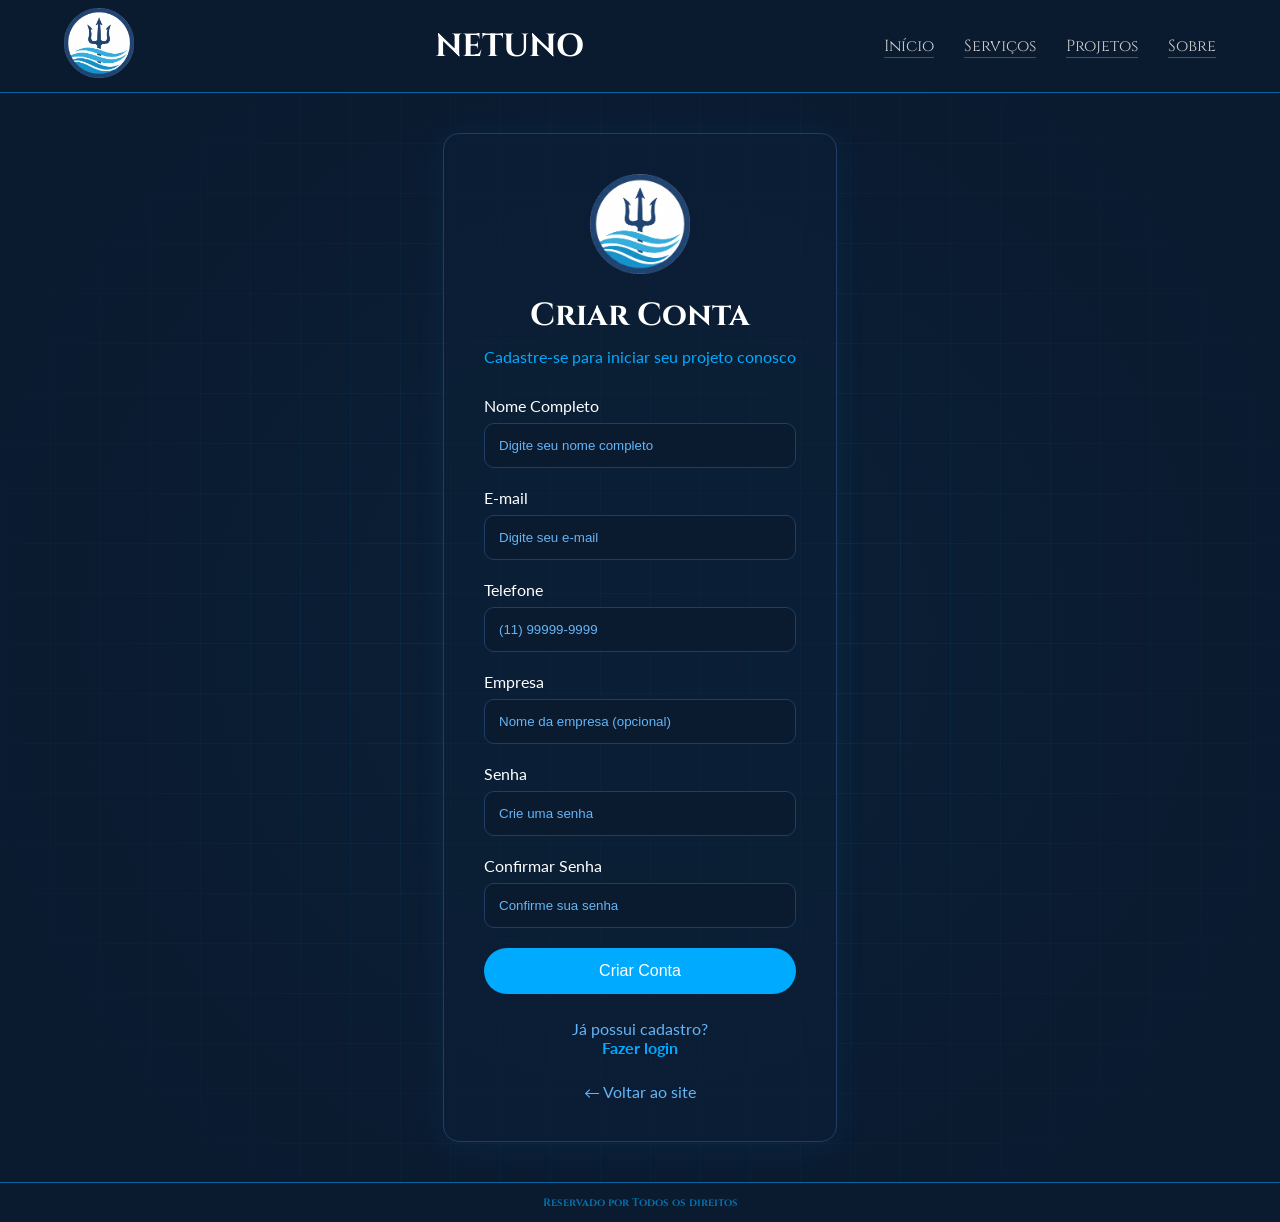
==== cadastro.html @ 5dd2a931 "Adiciona novas páginas e funcionalidades ao projeto, incluindo cadastro e login de usuários, além de" ====
<!DOCTYPE html>
<html lang="pt-br">

<head>
    <meta charset="UTF-8">
    <meta name="viewport" content="width=device-width, initial-scale=1.0">
    <title>Cadastro - Netuno</title>

    <link rel="stylesheet" href="style.css">

    <style>

        .login-page{
            min-height: calc(100vh - 130px);
            display:flex;
            justify-content:center;
            align-items:center;
            padding:40px;
        }

        .login-card{
            width:100%;
            max-width:500px;

            background: rgba(11,31,54,0.6);

            border:1px solid #1f3e67;
            border-radius:16px;

            padding:40px;

            box-shadow:0 4px 32px rgba(0,170,255,.08);

            transition:.3s;
        }

        .login-card:hover{
            border-color:#00aaff;
            box-shadow:0 15px 45px rgba(0,170,255,.25);
        }

        .login-logo{
            display:flex;
            justify-content:center;
            margin-bottom:20px;
        }

        .login-logo img{
            width:100px;
        }

        .login-title{
            font-family:"Cinzel", serif;
            color:white;
            text-align:center;
            font-size:2rem;
            margin-bottom:10px;
        }

        .login-subtitle{
            text-align:center;
            color:#00aaff;
            margin-bottom:30px;
            font-family:"Lato", sans-serif;
        }

        .input-group{
            display:flex;
            flex-direction:column;
            margin-bottom:20px;
        }

        .input-group label{
            color:white;
            margin-bottom:8px;
            font-family:"Lato", sans-serif;
        }

        .input-group input{
            background:#0a1a2f;
            border:1px solid #1f3e67;
            color:white;
            padding:14px;
            border-radius:10px;
            outline:none;
            transition:.3s;
        }

        .input-group input:focus{
            border-color:#00aaff;
            box-shadow:0 0 12px rgba(0,170,255,.4);
        }

        .input-group input::placeholder{
            color:#64b5f6;
        }

        .btn-login{
            width:100%;
            background:#00aaff;
            color:white;
            border:none;
            border-radius:30px;
            padding:14px;
            font-size:1rem;
            cursor:pointer;
            transition:.3s;
        }

        .btn-login:hover{
            background:#00ccff;
            transform:translateY(-2px);
        }

        .troca-form{
            text-align:center;
            margin-top:25px;
        }

        .troca-form p{
            color:#64b5f6;
            font-family:"Lato", sans-serif;
        }

        .troca-form a{
            color:#00aaff;
            text-decoration:none;
            font-weight:bold;
        }

        .troca-form a:hover{
            color:#00ccff;
        }

        .voltar{
            text-align:center;
            margin-top:25px;
        }

        .voltar a{
            color:#64b5f6;
            text-decoration:none;
            font-family:"Lato", sans-serif;
        }

        .voltar a:hover{
            color:#00aaff;
        }

    </style>

</head>

<body>

<header>
    <div class="container header-container">

        <a href="index.html">
            <img src="assets/img/Logo_Netuno.png" class="logo">
        </a>

        <h1 class="nome_empresa">NETUNO</h1>

        <nav>
            <ul>
               <li><a href="index.html">Início</a></li>
                <li><a href="servicos.html">Serviços</a></li>
                <li><a href="projetos.html">Projetos</a></li>
               <li><a href="sobre.html">Sobre</a></li>
            </ul>
        </nav>

    </div>
</header>

<main>

    <section class="login-page">

        <div class="login-card">

            <div class="login-logo">
                <img src="assets/img/Logo_Netuno.png" alt="Netuno">
            </div>

            <h1 class="login-title">
                Criar Conta
            </h1>

            <p class="login-subtitle">
                Cadastre-se para iniciar seu projeto conosco
            </p>

            <form action="dashboard.html">

                <div class="input-group">
                    <label>Nome Completo</label>
                    <input
                        type="text"
                        placeholder="Digite seu nome completo"
                        required>
                </div>

                <div class="input-group">
                    <label>E-mail</label>
                    <input
                        type="email"
                        placeholder="Digite seu e-mail"
                        required>
                </div>

                <div class="input-group">
                    <label>Telefone</label>
                    <input
                        type="tel"
                        placeholder="(11) 99999-9999"
                        required>
                </div>

                <div class="input-group">
                    <label>Empresa</label>
                    <input
                        type="text"
                        placeholder="Nome da empresa (opcional)">
                </div>

                <div class="input-group">
                    <label>Senha</label>
                    <input
                        type="password"
                        placeholder="Crie uma senha"
                        required>
                </div>

                <div class="input-group">
                    <label>Confirmar Senha</label>
                    <input
                        type="password"
                        placeholder="Confirme sua senha"
                        required>
                </div>

                <button type="submit" class="btn-login">
                    Criar Conta
                </button>

                <div class="troca-form">
                    <p>
                        Já possui cadastro? <br>
                        <a href="login.html">Fazer login</a>
                    </p>
                </div>

            </form>

            <div class="voltar">
                <a href="index.html">
                    ← Voltar ao site
                </a>
            </div>

        </div>

    </section>

</main>

<footer>
    <h6>Reservado por Todos os direitos</h6>
</footer>

</body>
</html>
---- style.css ----
/* ============================================
  PROJETO: NETUNO - Site Corporativo
  AUTORIA: Projeto TCC
  FINALIDADE: Site institucional para empresa 
  de desenvolvimento de software
  ============================================ */

/* ============================================
  1. IMPORTAÇÃO DE FONTES
  Google Fonts: Lato (corpo) e Cinzel (títulos)
  ============================================ */

@import url("https://fonts.googleapis.com/css2?family=Lato:ital,wght@0,100;0,300;0,400;0,700;0,900;1,100;1,300;1,400;1,700;1,900&display=swap");

@import url("https://fonts.googleapis.com/css2?family=Cinzel:wght@400..900&display=swap");

/* ============================================
  2. RESET E CONFIGURAÇÕES BASE
  Remove margens/paddings padrão e define 
  box-sizing para todos os elementos
  ============================================ */

* {
  margin: 0;
  padding: 0;
  box-sizing: border-box;
}

html,
body {
  height: 100%;
}

body {
  display: flex;
  flex-direction: column;
}

/* ============================================
  3. CONTAINER PRINCIPAL
  Limita a largura máxima e centraliza o conteúdo
  ============================================ */

.container {
  width: 90%;
  max-width: 1200px;
  margin: 0 auto;
}

/* ============================================
  4. CABEÇALHO (HEADER)
  Barra de navegação fixa no topo
  Cor: #0a1a2f (azul escuro profissional)
  ============================================ */

header {
  background-color: #0a1a2f;
  padding: 8px 0;
  border-bottom: #00aaff87 1px solid;
  box-shadow: 0 1px 0 0 rgba(0, 170, 255, 0.2);
  font-family: "Cinzel", serif;
}

.header-container {
  display: flex;
  justify-content: space-between;
  align-items: center;
  position: relative;
}

/* Logo - imagem com tamanho fixo */
.logo {
  color: white;
  font-size: 24px;
  height: 70px;
  width: 70px;
}

/* Menu de navegação */
nav ul {
  display: flex;
  list-style: none;
  gap: 30px;
}

nav a {
  color: #ccc;
  text-decoration: none;
  font-size: 16px;
  border-bottom: #00aaff87 1px solid;
}

nav a:hover {
  color: #00aaff;
  cursor: pointer;
}

/* Nome da empresa posicionado à esquerda */
.header-container {
  display: flex;
  align-items: center;
  justify-content: space-between;
}

.logo-area {
  display: flex;
  align-items: center;
  gap: 12px;
}

.link-logo {
  text-decoration: none;
}

.nome_empresa {
  color: white;
  font-size: 2rem;
  margin: 0;
  font-family: "Cinzel", serif;
  white-space: nowrap;
}

a {
  text-decoration: none;
}

.logo {
  width: 70px;
  height: 70px;
}

/* ============================================
  5. ÁREA PRINCIPAL (MAIN)
  Container central com fundo estilizado
  ============================================ */

main {
  flex: 1;
  display: flex;
  flex-direction: column;
  justify-content: center;
  align-items: center;
  align-content: center;
  background-color: #0b1f36;
  /* Mesmo padrão de fundo da seção serv */
  background-image:
    radial-gradient(circle at center, transparent 0%, #0a1a2f 90%),
    linear-gradient(rgba(0, 170, 255, 0.1) 1px, transparent 1px),
    linear-gradient(90deg, rgba(0, 170, 255, 0.1) 1px, transparent 1px);
  background-size:
    100% 100%,
    50px 50px,
    50px 50px;
  font-family: "Lato", serif;
}

/* ============================================
  6. SEÇÃO DE BOAS-VINDAS
  Hero section com título principal
  ============================================ */

.boas-vindas {
  display: flex;
  flex-direction: column;
  align-items: center;
  text-align: center;
  justify-content: center;
  margin-top: 90px;
  margin-bottom: 200px;
}

/* Título principal grande */
.texto_destaque {
  font-size: 50px;
  color: white;
  flex-direction: column;
  font-family: "Cinzel", serif;
  text-align: center;
}

/* Subtítulo com cor azul */
.texto_conteudo {
  font-size: 20px;
  color: #00aaff;
  max-width: 600px;
  font-family: "Lato", serif;
}

/* Botão de call-to-action */
.botao_contato {
  background-color: #00aaff;
  color: white;
  border: none;
  padding: 10px 20px;
  font-size: 16px;
  cursor: pointer;
  margin-top: 20px;
  border-radius: 30px;
}

.botao_contato:hover {
  background-color: #00ccff;
}

/* ============================================
  7. SEÇÃO STACK TECNOLÓGICA
  Cards exibindo tecnologias dominadas
  ============================================ */

.stack {
  display: flex;
  flex-direction: column;
  align-items: center;
  justify-content: space-evenly;
  gap: 20px;
  margin-bottom: 200px;
}

.tecnologias {
  display: flex;
  flex-direction: row;
  flex-wrap: wrap;
  justify-content: center;
  gap: 20px;
  padding: 40px 20px;
}

/* Card individual de tecnologia */
.tecnologia {
  background-color: rgba(11, 31, 54, 0.5);
  border: 1px solid #1f3e67;
  border-radius: 12px;
  padding: 30px;
  width: 220px;
  display: flex;
  flex-direction: column;
  align-items: center;
  text-align: center;
  transition: transform 0.3s ease;
}

.texto_destaque_div {
  color: #ffffff;
  font-weight: bold;
  text-transform: uppercase;
  letter-spacing: 1.5px;
  margin-bottom: 10px;
  font-size: 1.1rem;
  font-family: "Lato", serif;
}

.texto_div {
  color: #64b5f6;
  font-size: 0.9rem;
  line-height: 1.4;
  font-family: "Lato", serif;
}

/* Cores específicas por tecnologia */
.JS {
  color: #f7df1e;
}

/* JavaScript - amarelo */
.HTML {
  color: #e34f26;
}

/* HTML - laranja */
.CSS {
  color: #9500ff;
}

/* CSS - roxo */
.Python {
  color: #002aff;
}

/* Python - azul */
.PHP {
  color: #af7de0;
}

/* PHP - lilás */

.icones {
  font-size: 30px;
}

/* ============================================
  8. SEÇÃO DE CONTATO/CONTRATO
  Área para conversão de clientes
  ============================================ */

.contrato {
  display: flex;
  flex-direction: column;
  align-items: center;
  text-align: center;
  justify-content: center;
  gap: 20px;
  margin-bottom: 200px;
}

.contrato-div {
  background-color: rgba(11, 31, 54, 0.5);
  border: 1px solid #1f3e67;
  border-radius: 12px;
  padding: 40px;
  width: 70%;
  display: flex;
  flex-direction: column;
  align-items: center;
  text-align: center;
  margin-bottom: 200px;
  transition: transform 0.3s ease;
}

.tecnologias-contrato {
  display: flex;
  flex-direction: row;
  flex-wrap: wrap;
  justify-content: center;
  gap: 20px;
  margin-bottom: 300px;
}

.tecnologia-contrato {
  background-color: rgba(11, 31, 54, 0.5);
  border: 1px solid #1f3e67;
  border-radius: 12px;
  padding: 30px;
  width: 220px;
  display: flex;
  flex-direction: column;
  align-items: center;
  text-align: center;
  transition: transform 0.3s ease;
}

/* Cores para ícones de diferencial */
.HDD {
  color: #00aaff;
}

.CODE {
  color: #00aaff;
}

.DATA {
  color: #00aaff;
}

main h4 {
  color: #dcdcdc;
}

/* ============================================
  9. ANIMAÇÕES HOVER
  Efeitos visuais ao passar o mouse
  ============================================ */

.tecnologia,
.tecnologia-contrato,
.contrato-div,
.card-servico,
.como-card,
.cta-card {
  transition: all 0.3s cubic-bezier(0.23, 1, 0.32, 1);
  backface-visibility: hidden;
}

.tecnologia:hover,
.tecnologia-contrato:hover,
.contrato-div:hover,
.card-servico:hover,
.como-card:hover,
.cta-card:hover {
  filter: brightness(1.2);
  border-color: #00aaff;
  box-shadow: 0 15px 45px rgba(0, 170, 255, 0.4);
  transform: translateY(-15px) !important;
}

.tecnologia:hover,
.tecnologia-contrato:hover,
.contrato-div:hover,
.card-servico:hover,
.como-card:hover,
.cta-card:hover {
  transition: all 0.3s ease-out !important;
}


/* ============================================
  10 . RODAPÉ (FOOTER)
  Informações de copyright
  ============================================ */

footer {
  margin: 0;
  background-color: #0a1a2f;
  padding: 1%;
  color: rgba(0, 170, 255, 0.6);
  display: flex;
  justify-content: center;
  align-items: center;
  height: 50px;
  border-top: #00aaff87 1px solid;
  box-shadow: 0 1px 0 0 rgba(0, 170, 255, 0.2);
  font-family: "Cinzel", serif;
}

/* ============================================
  11. VARIANTES DE FONTE LATO
  Diferentes pesos e estilos
  ============================================ */

.lato-thin {
  font-family: "Lato", sans-serif;
  font-weight: 100;
  font-style: normal;
}

.lato-light {
  font-family: "Lato", sans-serif;
  font-weight: 300;
  font-style: normal;
}

.lato-regular {
  font-family: "Lato", sans-serif;
  font-weight: 400;
  font-style: normal;
}

.lato-bold {
  font-family: "Lato", sans-serif;
  font-weight: 700;
  font-style: normal;
}

.lato-black {
  font-family: "Lato", sans-serif;
  font-weight: 900;
  font-style: normal;
}

.lato-thin-italic {
  font-family: "Lato", sans-serif;
  font-weight: 100;
  font-style: italic;
}

.lato-light-italic {
  font-family: "Lato", sans-serif;
  font-weight: 300;
  font-style: italic;
}

.lato-regular-italic {
  font-family: "Lato", sans-serif;
  font-weight: 400;
  font-style: italic;
}

.lato-bold-italic {
  font-family: "Lato", sans-serif;
  font-weight: 700;
  font-style: italic;
}

.lato-black-italic {
  font-family: "Lato", sans-serif;
  font-weight: 900;
  font-style: italic;
}

/* ============================================
  12. CARDS DE SERVIÇOS (SERVICOS.HTML)
  ============================================ */

.servicos-cards {
  width: 100%;
  display: flex;
  justify-content: center;
  align-items: flex-start;
  margin-bottom: 80px;
  margin-bottom: 200px;
}

.container-cards {
  display: flex;
  flex-wrap: wrap;
  gap: 40px;
  justify-content: center;
  width: 100%;
  max-width: 1400px;
}

.card-servico {
  background: rgba(11, 31, 54, 0.5);
  border: 1px solid #1f3e67;
  border-radius: 16px;
  box-shadow: 0 4px 32px rgba(0, 170, 255, 0.08);
  padding: 40px 36px 32px 36px;
  width: 370px;
  min-height: 520px;
  display: flex;
  flex-direction: column;
  align-items: flex-start;
  transition: box-shadow 0.3s, border-color 0.3s, transform 0.3s;
  position: relative;
}

.card-servico:hover {
  border-color: #00ccff;
  box-shadow: 0 8px 40px rgba(0, 170, 255, 0.18);
  transform: translateY(-8px) scale(1.01);
  transition: transform 0.3s ease, box-shadow 0.3s ease-out, border-color 0.3s ease-out;
}

.card-icone {
  width: 60px;
  height: 60px;
  border-radius: 12px;
  border: 1px solid #1f3e67;
  display: flex;
  align-items: center;
  justify-content: center;
  margin-bottom: 24px;
  background: rgba(10, 26, 47, 0.5);
}

.card-icone i {
  color: #1f3e67;
  font-size: 2.2rem;
}

.card-titulo {
  font-family: "Cinzel", serif;
  font-size: 2rem;
  color: white;
  margin-bottom: 18px;
  font-weight: 700;
  letter-spacing: 1px;
}

.card-descricao {
  color: #00aaff;
  font-size: 1.08rem;
  margin-bottom: 18px;
  font-family: "Lato", sans-serif;
}

.card-lista {
  color: #00aaff;
  margin-bottom: 18px;
  padding-left: 18px;
  font-size: 1rem;
  font-family: "Lato", sans-serif;
}

.card-lista li {
  margin-bottom: 7px;
  list-style: disc inside;
}

.card-tags {
  display: flex;
  flex-wrap: wrap;
  gap: 8px;
  margin-top: auto;
}

.card-tags span {
  background: rgba(0, 170, 255, 0.08);
  color: #00aaff;
  border: 1px solid #00aaff;
  border-radius: 16px;
  padding: 4px 14px;
  font-size: 0.95rem;
  font-family: "Lato", sans-serif;
  font-weight: 600;
  letter-spacing: 0.5px;
  margin-top: 4px;
}

.card-servico:hover .card-icone i {
  color: #00aaff;
  filter: drop-shadow(0 0 8px #00aaff);
  transition: color 0.2s, filter 0.2s;
}

@media (max-width: 1200px) {
  .container-cards {
    flex-direction: column;
    align-items: center;
    gap: 32px;
  }

  .card-servico {
    width: 90vw;
    min-width: 260px;
    max-width: 500px;
  }
}

.card-servico:hover .card-icone {
  border-color: #00aaff;
  box-shadow: 0 0 12px 2px #00aaff;
  transition: border-color 0.2s, box-shadow 0.2s;
}


/* ============================================
  13. COMO TRABALHAMOS & CTA NORMAL
  ============================================ */

.como-trabalhamos {
  width: 100%;
  display: flex;
  flex-direction: column;
  align-items: center;
  margin: 60px 0 60px 0;
}

.como-trabalhamos-cards {
  display: flex;
  flex-wrap: wrap;
  gap: 40px;
  justify-content: center;
  margin-top: 40px;
}

.como-card {
  background: rgba(11, 31, 54, 0.7);
  border: 1px solid #1f3e67;
  border-radius: 18px;
  box-shadow: 0 4px 32px rgba(0, 170, 255, 0.08);
  padding: 36px 32px 28px 32px;
  width: 400px;
  min-height: 220px;
  display: flex;
  flex-direction: column;
  align-items: flex-start;
  transition: box-shadow 0.3s, border-color 0.3s, transform 0.3s;
  position: relative;
  color: #dcdcdc;
}

.como-card h2 {
  font-family: "Cinzel", serif;
  font-size: 2rem;
  color: #dcdcdc;
  margin-bottom: 18px;
  font-weight: 700;
  letter-spacing: 1px;
}

.como-card strong {
  color: #00aaff;
  font-weight: 700;
}

.como-card p {
  color: #00aaff;
  font-size: 1.08rem;
  margin-bottom: 12px;
  font-family: "Lato", sans-serif;
}

.como-card:hover {
  border-color: #00ccff;
  box-shadow: 0 8px 40px rgba(0, 170, 255, 0.18);
  transform: translateY(-8px) scale(1.01);
}

@media (max-width: 1000px) {
  .como-trabalhamos-cards {
    flex-direction: column;
    align-items: center;
    gap: 32px;
  }

  .como-card {
    width: 90vw;
    min-width: 220px;
    max-width: 500px;
  }
}

.cta-normal {
  width: 100%;
  display: flex;
  flex-direction: column;
  align-items: center;
  margin: 60px 0 60px 0;
}

.cta-card {
  margin: 60px auto 0 auto;
  max-width: 700px;
  background: rgba(11, 31, 54, 0.7);
  border: 1px solid #1f3e67;
  border-radius: 16px;
  box-shadow: 0 4px 32px rgba(0, 170, 255, 0.08);
  padding: 48px 32px 36px 32px;
  display: flex;
  flex-direction: column;
  align-items: center;
  text-align: center;
  transition: box-shadow 0.3s, border-color 0.3s;
  margin-bottom: 200px;
  margin-top: 200px;
}

.cta-normal h2 {
  font-family: "Cinzel", serif;
  font-size: 2.5rem;
  color: #dcdcdc;
  margin-bottom: 18px;
  font-weight: 700;
  letter-spacing: 1px;
}

.cta-normal p {
  color: #00aaff;
  font-size: 1.15rem;
  margin-bottom: 28px;
  font-family: "Lato", sans-serif;
}

.cta-card:hover {
  border-color: #00ccff;
  box-shadow: 0 8px 40px rgba(0, 170, 255, 0.18);
  transform: translateY(-8px) scale(1.01);
  transition: transform 0.3s ease, box-shadow 0.3s ease-out, border-color 0.3s ease-out;
}

/*============================================
    SEÇÃO: HISTÓRIA / PROPÓSITO
  ============================================ */
.sobre-historia {
  display: flex;
  flex-direction: column;
  align-items: center;
  text-align: center;
  gap: 30px;
  margin-top: 200px;
  margin-bottom: 200px;
  width: 100%;
  padding: 0 20px;
}

.historia-div {
  background-color: rgba(11, 31, 54, 0.5);
  border: 1px solid #1f3e67;
  border-radius: 12px;
  padding: 50px 60px;
  width: 70%;
  max-width: 900px;
  display: flex;
  flex-direction: column;
  align-items: center;
  gap: 20px;
  transition: transform 0.3s ease;
}

.historia-div .texto_conteudo {
  max-width: 100%;
  line-height: 1.8;
}

.historia-div .divisor {
  width: 60px;
  height: 2px;
  background: linear-gradient(90deg, transparent, #00aaff, transparent);
  margin: 10px auto;
}

.historia-div:hover {
  filter: brightness(1.2);
  border-color: #00aaff;
  box-shadow: 0 15px 45px rgba(0, 170, 255, 0.4);
  transform: translateY(-10px) !important;
}



/*============================================
    SEÇÃO: VALORES / PILARES
  ============================================ */
.sobre-valores {
  display: flex;
  flex-direction: column;
  align-items: center;
  gap: 40px;
  margin-bottom: 200px;
  width: 100%;
  padding: 0 20px;
}

.valores-grid {
  display: flex;
  flex-wrap: wrap;
  justify-content: center;
  gap: 20px;
}

.valor-card {
  background-color: rgba(11, 31, 54, 0.5);
  border: 1px solid #1f3e67;
  border-radius: 12px;
  padding: 36px 28px;
  width: 250px;
  display: flex;
  flex-direction: column;
  align-items: center;
  text-align: center;
  gap: 14px;
  transition: all 0.3s cubic-bezier(0.23, 1, 0.32, 1);
}

.valor-card:hover {
  filter: brightness(1.2);
  border-color: #00aaff;
  box-shadow: 0 15px 45px rgba(0, 170, 255, 0.4);
  transform: translateY(-15px) !important;
}

.valor-icone {
  font-size: 2rem;
  color: #00aaff;
}

.valor-titulo {
  font-family: "Cinzel", serif;
  font-size: 1.1rem;
  color: #ffffff;
  font-weight: 700;
  text-transform: uppercase;
  letter-spacing: 1.5px;
}

.valor-descricao {
  font-family: "Lato", sans-serif;
  font-size: 0.9rem;
  color: #64b5f6;
  line-height: 1.6;
}

/*============================================
    SEÇÃO: EQUIPE
  ============================================ */
.sobre-equipe {
  display: flex;
  flex-direction: column;
  align-items: center;
  gap: 40px;
  margin-bottom: 200px;
  width: 100%;
  padding: 0 20px;
}

.equipe-grid {
  display: flex;
  flex-wrap: wrap;
  justify-content: center;
  gap: 30px;
}

.membro-card {
  background-color: rgba(11, 31, 54, 0.5);
  border: 1px solid #1f3e67;
  border-radius: 16px;
  padding: 36px 28px;
  width: 200px;
  display: flex;
  flex-direction: column;
  align-items: center;
  text-align: center;
  gap: 14px;
  transition: all 0.3s cubic-bezier(0.23, 1, 0.32, 1);
}

.membro-card:hover {
  border-color: #00aaff;
  box-shadow: 0 15px 45px rgba(0, 170, 255, 0.4);
  transform: translateY(-15px) !important;
}

/* Wrapper da foto — círculo com borda azul */
.membro-avatar {
  width: 150px;
  height: 150px;
  border-radius: 50%;
  border: 2px solid #1f3e67;
  overflow: hidden;
  display: flex;
  align-items: center;
  justify-content: center;
  background: rgba(0, 170, 255, 0.08);
  box-shadow: 0 0 20px rgba(0, 170, 255, 0.15);
  transition: border-color 0.4s ease, box-shadow 0.4s ease;
}

.membro-card:hover .membro-avatar {
  border-color: #00aaff;
  box-shadow: 0 0 28px rgba(0, 170, 255, 0.5);
}

/* Foto: começa em preto e branco, fica colorida no hover */
.membro-avatar img {
  width: 150%;
  height: 150%;
  object-fit: cover;
  object-position: center top;
  filter: grayscale(100%);
  transition: filter 0.4s ease;
}

.membro-avatar .enzzo {
  object-position: center 50%;
}

.membro-avatar .joao-vitor {
  object-position: center 50%;
}

.membro-avatar .livia {
  object-position: center 50%;
}

.membro-avatar .joao-pedro {
  object-position: center -50%;
}

.membro-avatar .gabriel-somaggio {
  object-position: center 50%;
}

.membro-card:hover .membro-avatar img {
  filter: grayscale(0%);
}

/* Ícone fallback (quando não há foto) */
.membro-avatar i {
  font-size: 2.6rem;
  color: #00aaff;
}

.membro-nome {
  font-family: "Cinzel", serif;
  font-size: 1rem;
  color: #ffffff;
  font-weight: 700;
}

.membro-cargo {
  font-family: "Lato", sans-serif;
  font-size: 0.8rem;
  color: #00aaff;
  text-transform: uppercase;
  letter-spacing: 1.2px;
  line-height: 1.4;
}

/*============================================
    RESPONSIVIDADE
  ============================================ */
@media (max-width: 768px) {
  .historia-div {
    width: 95%;
    padding: 30px 24px;
  }

  .numeros-grid {
    width: 95%;
    flex-direction: column;
  }

  .numero-item {
    border-right: none;
    border-bottom: 1px solid rgba(0, 170, 255, 0.2);
  }

  .numero-item:last-child {
    border-bottom: none;
  }
}


.troca-form{
    text-align:center;
    margin-top:20px;
}

.troca-form p{
    color:#64b5f6;
    font-family:"Lato", sans-serif;
}

.troca-form a{
    color:#00aaff;
    text-decoration:none;
    font-weight:bold;
}

.troca-form a:hover{
    color:#00ccff;
}

.separador {
  display: block;
  font-size: 30px;
  color: #00aaff;
  margin: 10px 0;
}
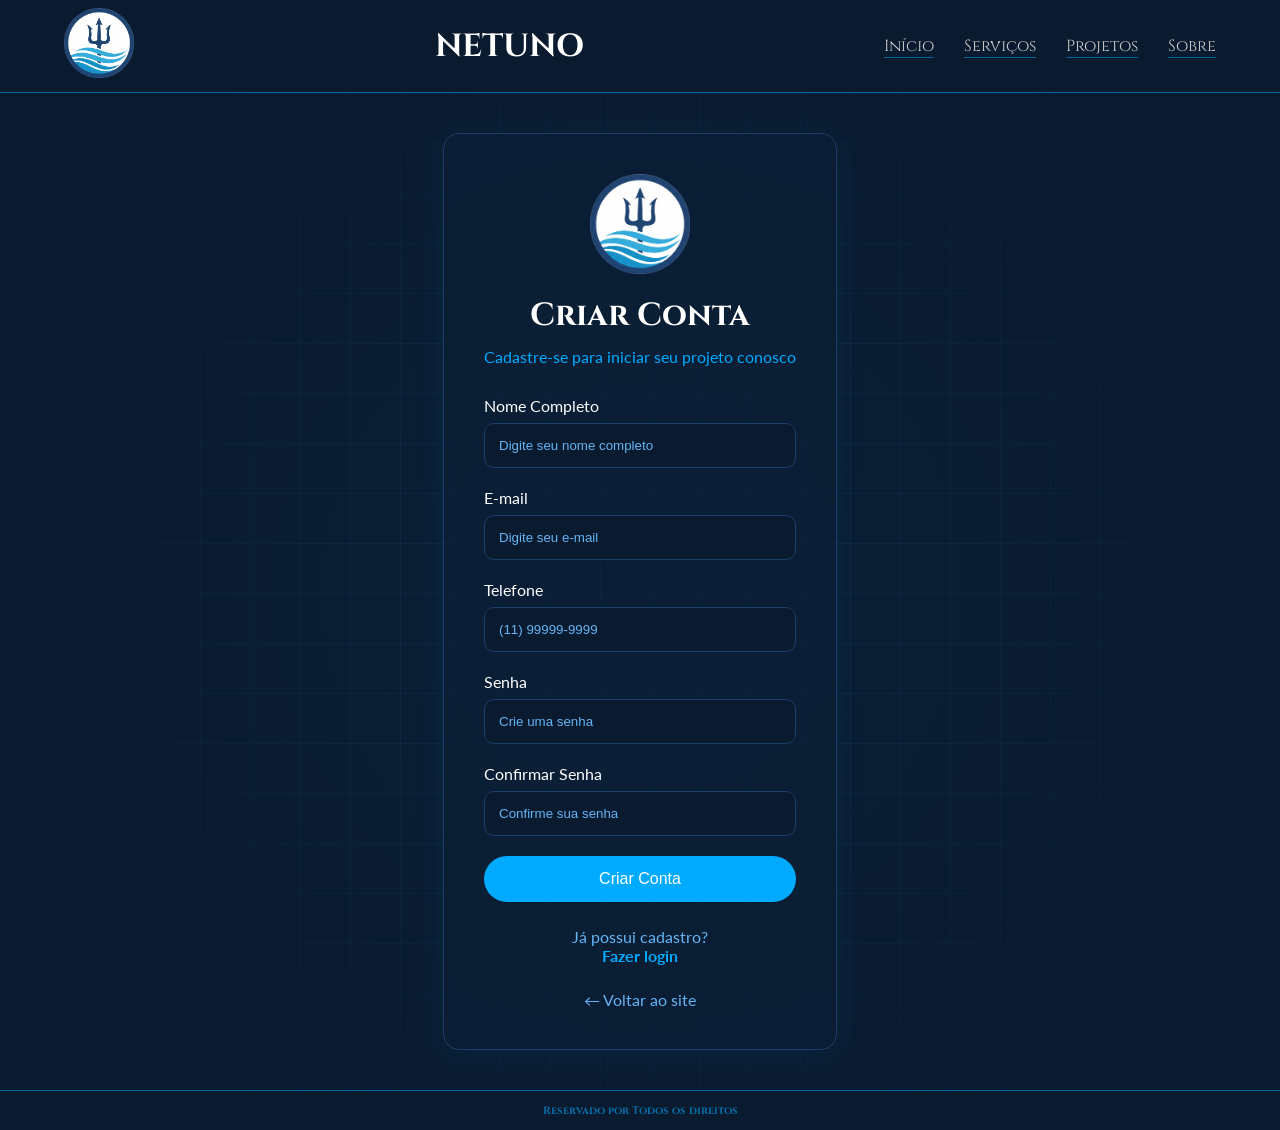
==== commit 0ca2e75f: "Leve modificação e troca de alguns códigos por outros melhores" ====
--- a/cadastro.html
+++ b/cadastro.html
@@ -219,13 +219,6 @@
                 </div>
 
                 <div class="input-group">
-                    <label>Empresa</label>
-                    <input
-                        type="text"
-                        placeholder="Nome da empresa (opcional)">
-                </div>
-
-                <div class="input-group">
                     <label>Senha</label>
                     <input
                         type="password"
--- a/style.css
+++ b/style.css
@@ -22,7 +22,7 @@
 
 * {
   margin: 0;
-  padding: 0;
+  padding: 0; 
   box-sizing: border-box;
 }
 
